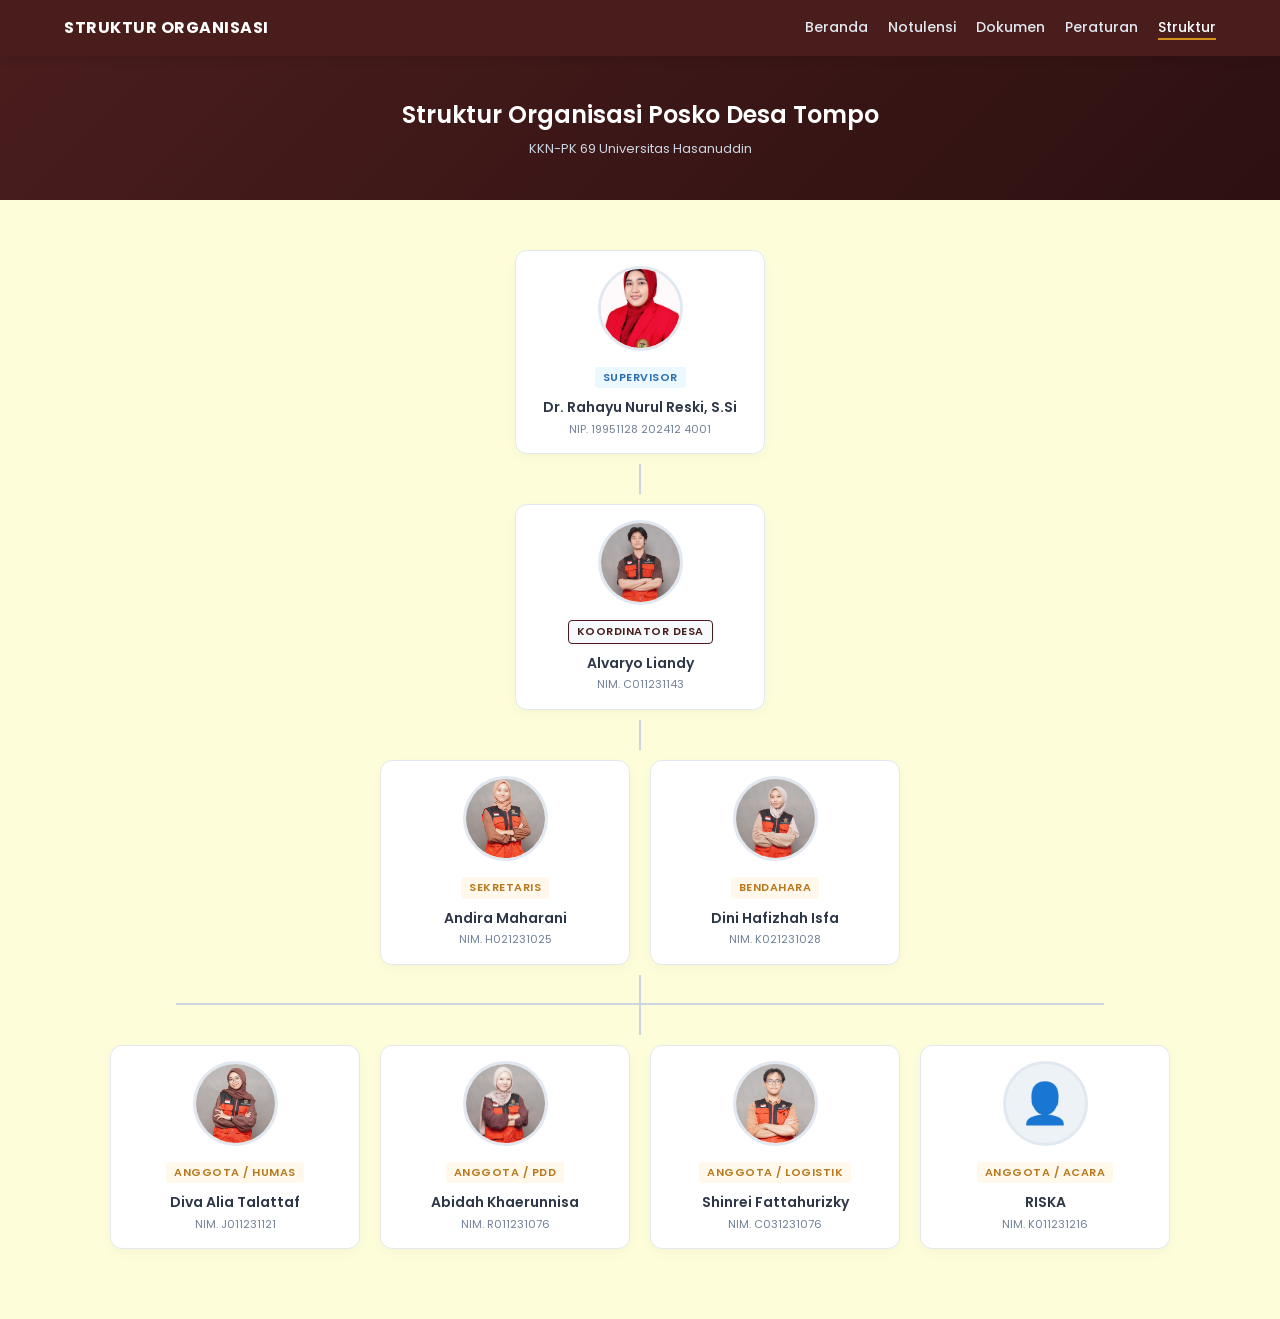
==== struktur.html @ fc301964 "Add files via upload" ====
<!DOCTYPE html>
<html lang="id">
<head>
    <meta charset="UTF-8">
    <meta name="viewport" content="width=device-width, initial-scale=1.0">
    <title>Struktur Organisasi Posko KKN</title>
    <link rel="preconnect" href="https://fonts.googleapis.com">
    <link rel="preconnect" href="https://fonts.gstatic.com" crossorigin>
    <link href="https://fonts.googleapis.com/css2?family=Poppins:wght@300;400;500;600;700&display=swap" rel="stylesheet">
    
    <style>
        /* =========================================================================
           RESET & VARIABEL WARNA SINKRON WEBSITE
           ========================================================================= */
        * {
            margin: 0;
            padding: 0;
            box-sizing: border-box;
            font-family: 'Poppins', sans-serif;
        }
        :root {
            --primary-color: #4a1d1d; /* Merah tua/cokelat khas Hero Banner Anda */
            --accent-color: #d8931c;  /* Emas soft */
            --bg-color: #fdfdda;
            --card-color: #ffffff;
            --text-main: #2d3748;
            --text-muted: #718096;
        }
        body {
            background-color: var(--bg-color);
            color: var(--text-main);
            line-height: 1.6;
            padding-bottom: 60px;
        }

        /* =========================================================================
           NAVIGASI BAR
           ========================================================================= */
        .navbar {
            background-color: var(--primary-color);
            color: white;
            padding: 15px 5%;
            display: flex;
            justify-content: space-between;
            align-items: center;
            position: sticky;
            top: 0;
            z-index: 1000;
            box-shadow: 0 2px 10px rgba(0,0,0,0.1);
        }
        .navbar .brand { font-weight: 700; font-size: 16px; letter-spacing: 0.5px; }
        .nav-links { display: flex; gap: 20px; }
        .nav-links a { color: #e2e8f0; text-decoration: none; font-size: 14px; font-weight: 500; }
        .nav-links a.active { color: white; border-bottom: 2px solid var(--accent-color); }

        /* =========================================================================
           HEADER HALAMAN
           ========================================================================= */
        .header-section {
            background: linear-gradient(135deg, #4a1d1d 0%, #2d1010 100%);
            color: white;
            text-align: center;
            padding: 40px 20px;
            margin-bottom: 40px;
        }
        .header-section h1 { font-size: 24px; font-weight: 600; margin-bottom: 5px; }
        .header-section p { color: #cbd5e0; font-size: 13px; }

        /* =========================================================================
           BAGAN STRUKTUR (HIERARKI VERTIKAL & HORIZONTAL)
           ========================================================================= */
        .bagan-container {
            max-width: 1200px;
            margin: 0 auto;
            padding: 0 20px;
            display: flex;
            flex-direction: column;
            align-items: center;
        }

        /* Garis Alur Tegak Penghubung Antar Tingkat */
        .garis-penghubung {
            width: 2px;
            height: 30px;
            background-color: #cbd5e0;
            position: relative;
        }

        /* Baris Pengurus */
        .row-pengurus {
            display: flex;
            justify-content: center;
            align-items: flex-start;
            gap: 20px;
            width: 100%;
            flex-wrap: wrap;
            margin: 10px 0;
        }

        /* 🗂️ DESAIN KARTU ANGGOTA + FRAME FOTO */
        .kartu-jabatan {
            background: var(--card-color);
            border: 1px solid #e2e8f0;
            border-radius: 12px;
            box-shadow: 0 4px 12px rgba(0,0,0,0.03);
            padding: 15px;
            text-align: center;
            width: 250px;
            position: relative;
            transition: transform 0.2s, box-shadow 0.2s;
        }
        .kartu-jabatan:hover {
            transform: translateY(-3px);
            box-shadow: 0 6px 18px rgba(0,0,0,0.06);
        }

        /* Frame Foto Bulat Semetris */
        .frame-foto {
            width: 85px;
            height: 85px;
            border-radius: 50%;
            margin: 0 auto 12px auto;
            overflow: hidden;
            border: 3px solid #e2e8f0;
            background-color: #edf2f7;
            display: flex;
            align-items: center;
            justify-content: center;
        }
        .frame-foto img {
            width: 100%;
            height: 100%;
            object-fit: cover; /* Menjaga foto tidak gepeng */
        }
        
        /* Jika foto belum diunggah, ini siluet defaultnya */
        .avatar-placeholder {
            font-size: 40px;
            color: #a0aec0;
            line-height: 1;
        }

        /* Detail Teks Kartu */
        .kartu-jabatan .label-jabatan {
            font-size: 11px;
            font-weight: 600;
            text-transform: uppercase;
            letter-spacing: 0.5px;
            background-color: #fff8eb;
            color: #b7791f;
            padding: 2px 8px;
            border-radius: 4px;
            display: inline-block;
            margin-bottom: 8px;
        }
        /* Variasi warna khusus pembimbing & kordes */
        .dpk .label-jabatan { background-color: #ebf8ff; color: #2b6cb0; }
        .kordes .label-jabatan { background-color: #f7fafc; color: var(--primary-color); border: 1.5px solid var(--primary-color); }

        .kartu-jabatan h3 {
            font-size: 14px;
            color: var(--text-main);
            font-weight: 600;
            margin-bottom: 2px;
            white-space: nowrap;
            overflow: hidden;
            text-overflow: ellipsis;
        }
        .kartu-jabatan .nim-text {
            font-size: 11px;
            color: var(--text-muted);
        }

        /* =========================================================================
           GARIS CABANG KHUSUS UNTUK JALUR ANGGOTA BAWAH
           ========================================================================= */
        .garis-cabang-lebar {
            width: 80%;
            height: 2px;
            background-color: #cbd5e0;
            margin-top: -2px;
        }

        /* Responsif Layar Kecil (HP) */
        @media (max-width: 768px) {
            .row-pengurus { gap: 15px; }
            .garis-cabang-lebar { display: none; }
            .garis-penghubung { height: 20px; }
            .kartu-jabatan { width: 45%; min-width: 150px; padding: 10px; }
            .frame-foto { width: 70px; height: 70px; }
            .kartu-jabatan h3 { font-size: 12px; }
        }
    </style>
</head>



<body>

<nav class="navbar">
    <div class="brand">STRUKTUR ORGANISASI</div>
    <div class="nav-links">
        <a href="index.html">Beranda</a>
        <a href="notulensi.html">Notulensi</a>
        <a href="dokumen.html">Dokumen</a>
        <a href="peraturan.html">Peraturan</a>
        <a href="struktur.html" class="active">Struktur</a>
    </div>
</nav>

<header class="header-section">
    <h1>Struktur Organisasi Posko Desa Tompo</h1>
    <p>KKN-PK 69 Universitas Hasanuddin</p>
</header>

<main class="bagan-container">

    <div class="row-pengurus">
        <div class="kartu-jabatan dpk">
            <div class="frame-foto">
                <img src="supervisor.jpeg" alt="Foto DPK" onerror="this.style.display='none'; this.nextElementSibling.style.display='block';">
                <span class="avatar-placeholder" style="display:none;">👨‍🏫</span>
            </div>
            <span class="label-jabatan">Supervisor</span>
            <h3>Dr. Rahayu Nurul Reski, S.Si</h3>
            <div class="nim-text">NIP. 19951128 202412 4001</div>
        </div>
    </div>

    <div class="garis-penghubung"></div>

    <div class="row-pengurus">
        <div class="kartu-jabatan kordes">
            <div class="frame-foto">
                <img src="rio.png" alt="Foto Kordes" onerror="this.style.display='none'; this.nextElementSibling.style.display='block';">
                <span class="avatar-placeholder" style="display:none;">👨‍💼</span>
            </div>
            <span class="label-jabatan">Koordinator Desa</span>
            <h3>Alvaryo Liandy</h3>
            <div class="nim-text">NIM. C011231143</div>
        </div>
    </div>

    <div class="garis-penghubung"></div>

    <div class="row-pengurus">
        <div class="kartu-jabatan">
            <div class="frame-foto">
                <img src="andira.png" alt="Foto Andira" onerror="this.style.display='none'; this.nextElementSibling.style.display='block';">
                <span class="avatar-placeholder" style="display:none;">👩‍💼</span>
            </div>
            <span class="label-jabatan">Sekretaris</span>
            <h3>Andira Maharani</h3>
            <div class="nim-text">NIM. H021231025</div>
        </div>

        <div class="kartu-jabatan">
            <div class="frame-foto">
                <img src="dini.png" alt="Foto Bendahara" onerror="this.style.display='none'; this.nextElementSibling.style.display='block';">
                <span class="avatar-placeholder" style="display:none;">👩‍⚕️</span>
            </div>
            <span class="label-jabatan">Bendahara</span>
            <h3>Dini Hafizhah Isfa</h3>
            <div class="nim-text">NIM. K021231028</div>
        </div>
    </div>

    <div class="garis-penghubung"></div>
    <div class="garis-cabang-lebar"></div>
    <div class="garis-penghubung"></div>

    <div class="row-pengurus">
        
        <div class="kartu-jabatan">
            <div class="frame-foto">
                <img src="diva.png" alt="Foto Anggota" onerror="this.style.display='none'; this.nextElementSibling.style.display='block';">
                <span class="avatar-placeholder" style="display:none;">👤</span>
            </div>
            <span class="label-jabatan">Anggota / Humas</span>
            <h3>Diva Alia Talattaf</h3>
            <div class="nim-text">NIM. J011231121</div>
        </div>

        <div class="kartu-jabatan">
            <div class="frame-foto">
                <img src="abidah.png" alt="Foto Anggota" onerror="this.style.display='none'; this.nextElementSibling.style.display='block';">
                <span class="avatar-placeholder" style="display:none;">👤</span>
            </div>
            <span class="label-jabatan">Anggota / PDD</span>
            <h3>Abidah Khaerunnisa</h3>
            <div class="nim-text">NIM. R011231076</div>
        </div>

        <div class="kartu-jabatan">
            <div class="frame-foto">
                <img src="shinrei.png" alt="Foto Anggota" onerror="this.style.display='none'; this.nextElementSibling.style.display='block';">
                <span class="avatar-placeholder" style="display:none;">👤</span>
            </div>
            <span class="label-jabatan">Anggota / Logistik</span>
            <h3>Shinrei Fattahurizky</h3>
            <div class="nim-text">NIM. C031231076</div>
        </div>

        <div class="kartu-jabatan">
            <div class="frame-foto">
                <img src="img/anggota4.jpg" alt="Foto Anggota" onerror="this.style.display='none'; this.nextElementSibling.style.display='block';">
                <span class="avatar-placeholder" style="display:none;">👤</span>
            </div>
            <span class="label-jabatan">Anggota / Acara</span>
            <h3>RISKA</h3>
            <div class="nim-text">NIM. K011231216</div>
        </div>

    </div>

</main>

</body>
</html>
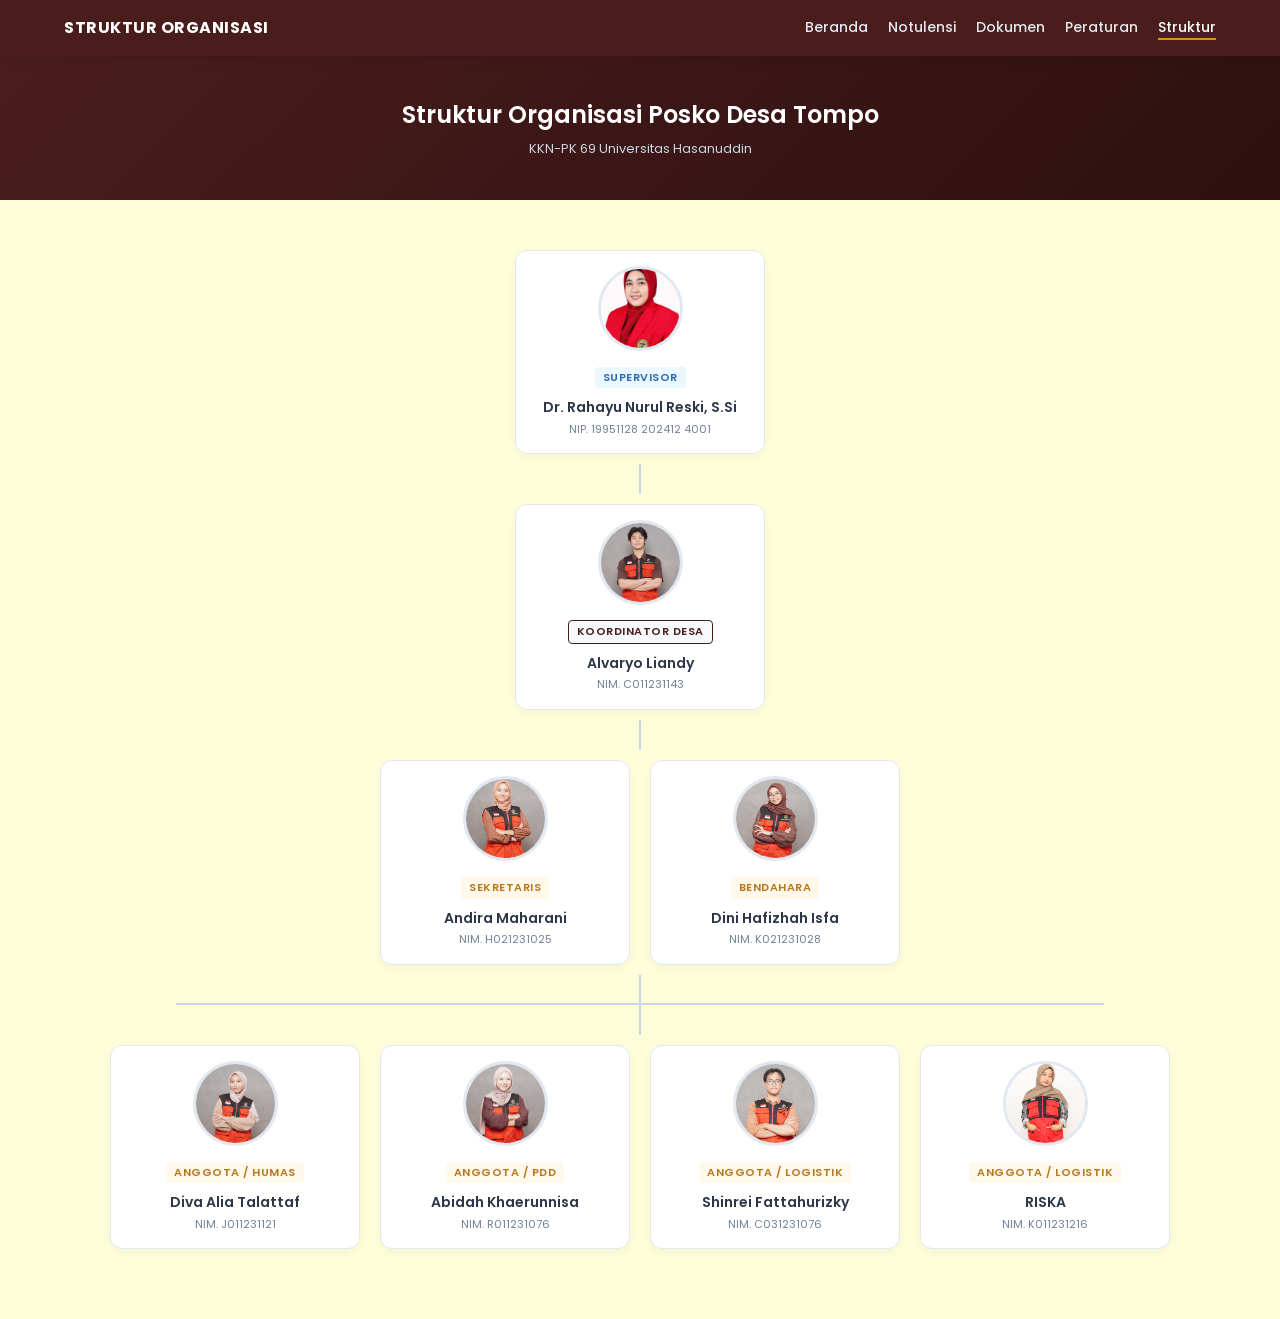
==== commit eb48bc4d: "Update struktur.html" ====
--- a/struktur.html
+++ b/struktur.html
@@ -303,10 +303,10 @@
 
         <div class="kartu-jabatan">
             <div class="frame-foto">
-                <img src="img/anggota4.jpg" alt="Foto Anggota" onerror="this.style.display='none'; this.nextElementSibling.style.display='block';">
+                <img src="riska.png" alt="Foto Anggota" onerror="this.style.display='none'; this.nextElementSibling.style.display='block';">
                 <span class="avatar-placeholder" style="display:none;">👤</span>
             </div>
-            <span class="label-jabatan">Anggota / Acara</span>
+            <span class="label-jabatan">Anggota / Logistik</span>
             <h3>RISKA</h3>
             <div class="nim-text">NIM. K011231216</div>
         </div>
@@ -316,4 +316,4 @@
 </main>
 
 </body>
-</html>+</html>
